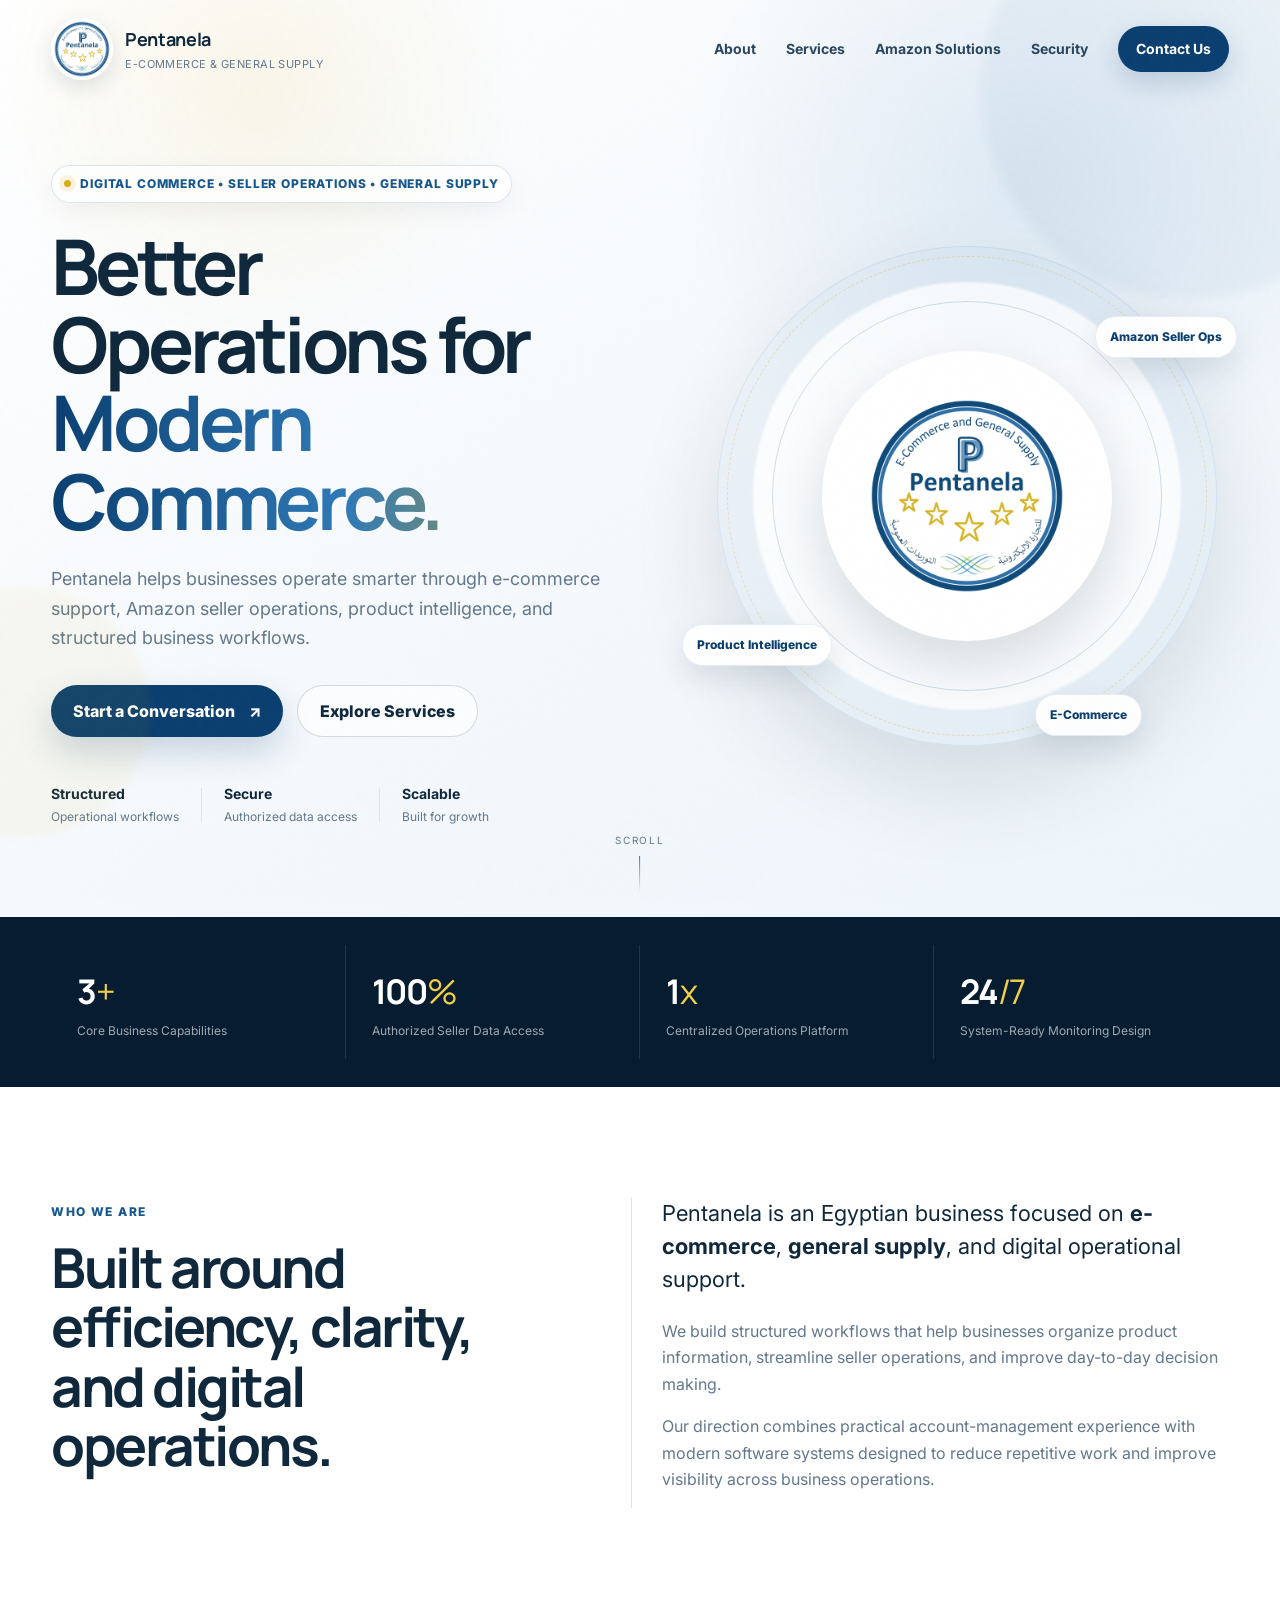
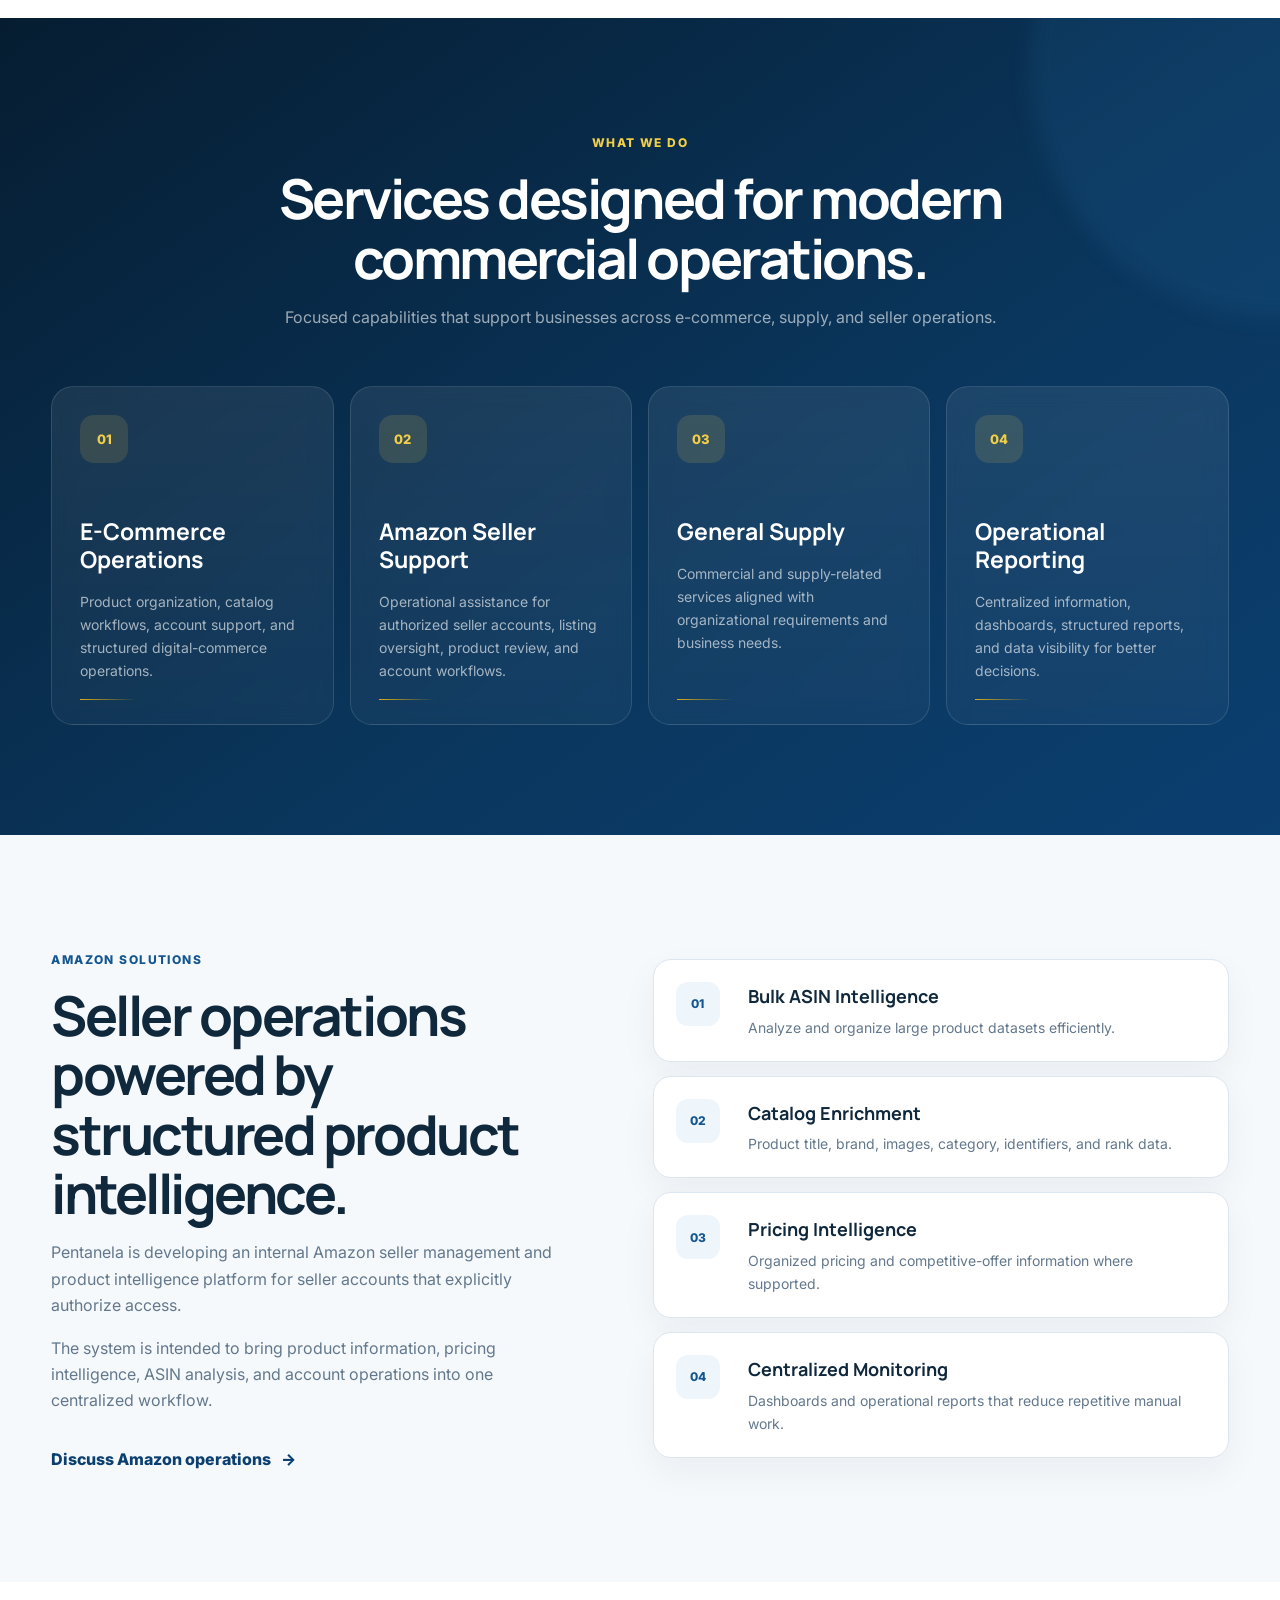
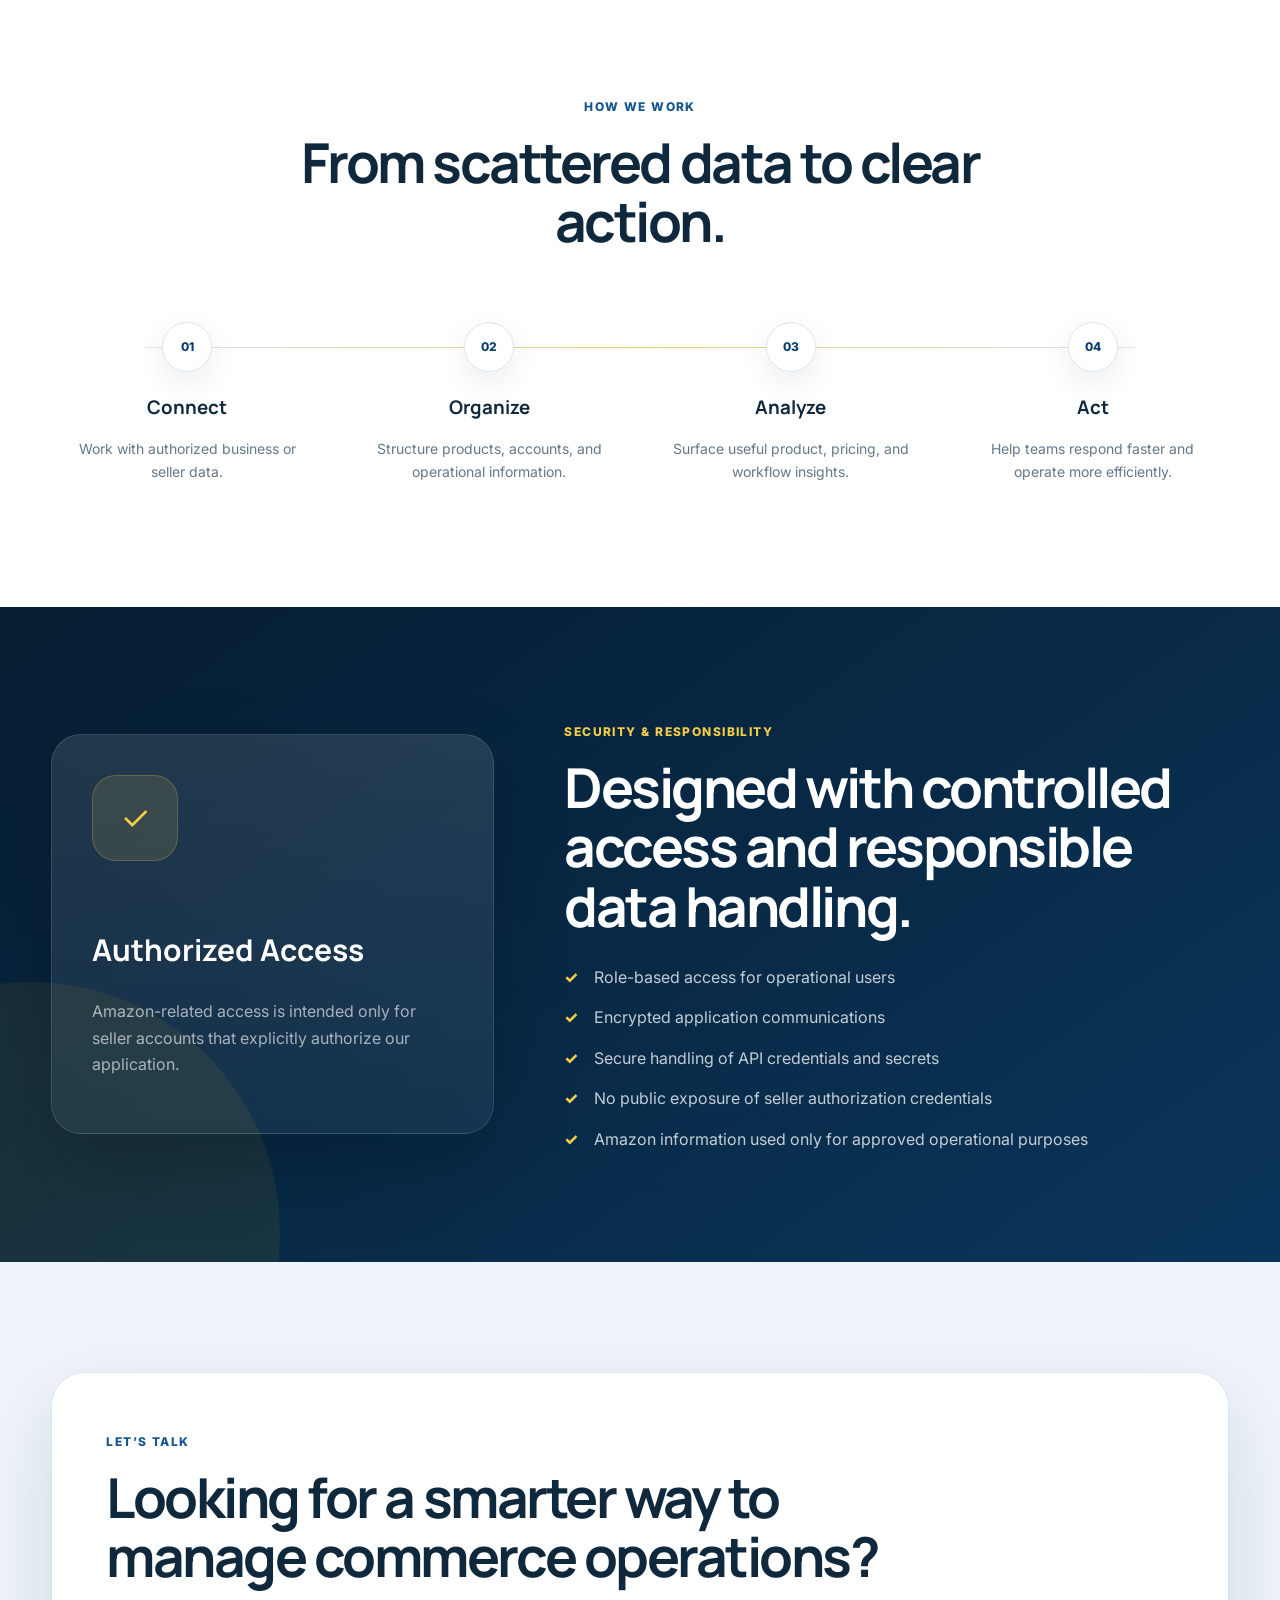
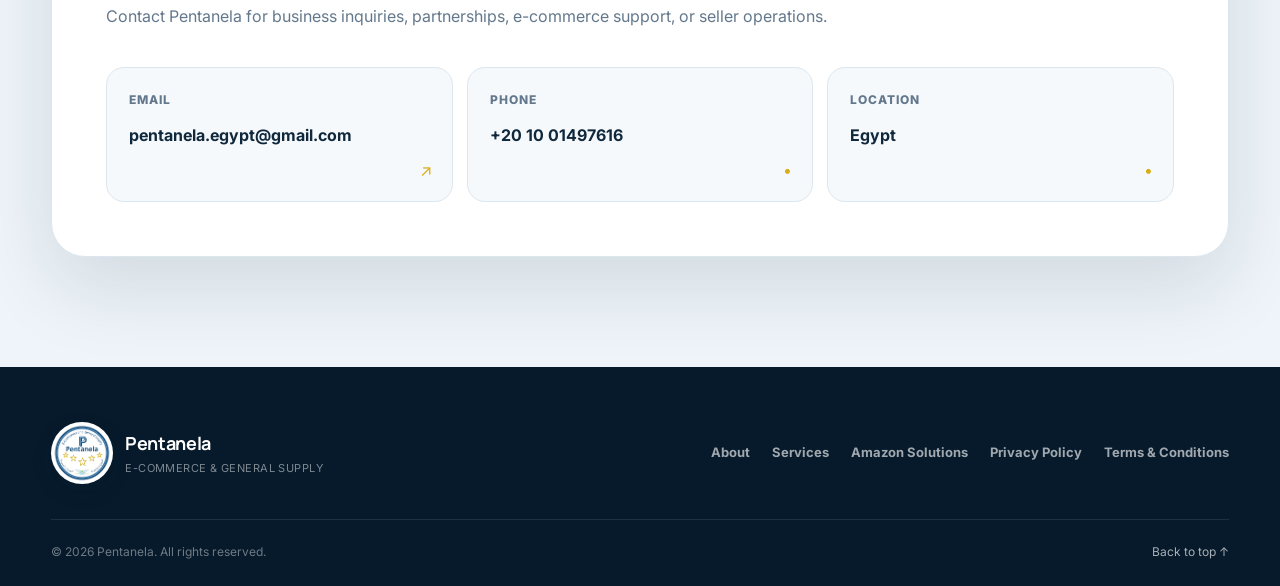
==== index.html @ 1a2618f8 "start the org website" ====
<!DOCTYPE html>
<html lang="en">
  <head>
    <meta charset="UTF-8" />
    <meta name="viewport" content="width=device-width, initial-scale=1.0" />
    <meta name="theme-color" content="#0b3f70" />
    <title>Pentanela | E-Commerce & General Supply</title>
    <meta
      name="description"
      content="Pentanela provides e-commerce, general supply, Amazon seller operations support, product intelligence, and business workflow solutions."
    />
    <meta
      property="og:title"
      content="Pentanela | E-Commerce & General Supply"
    />
    <meta
      property="og:description"
      content="Modern e-commerce, Amazon seller support, product intelligence and operational solutions."
    />
    <meta property="og:type" content="website" />
    <link rel="icon" href="assets/logo.png" />
    <link rel="preconnect" href="https://fonts.googleapis.com" />
    <link rel="preconnect" href="https://fonts.gstatic.com" crossorigin />
    <link
      href="https://fonts.googleapis.com/css2?family=Inter:wght@400;500;600;700;800&family=Manrope:wght@500;600;700;800&display=swap"
      rel="stylesheet"
    />
    <link rel="stylesheet" href="styles.css" />
  </head>
  <body>
    <div class="page-noise" aria-hidden="true"></div>
    <div class="cursor-glow" aria-hidden="true"></div>

    <header class="site-header" id="top">
      <div class="container nav-wrap">
        <a class="brand" href="#home" aria-label="Pentanela home">
          <img src="assets/logo.png" alt="Pentanela logo" />
          <div class="brand-copy">
            <strong>Pentanela</strong>
            <span>E-Commerce & General Supply</span>
          </div>
        </a>

        <button
          class="menu-toggle"
          aria-label="Toggle navigation"
          aria-expanded="false"
        >
          <span></span><span></span><span></span>
        </button>

        <nav class="main-nav" aria-label="Primary navigation">
          <a href="#about">About</a>
          <a href="#services">Services</a>
          <a href="#amazon">Amazon Solutions</a>
          <a href="#security">Security</a>
          <a class="nav-cta" href="#contact">Contact Us</a>
        </nav>
      </div>
    </header>

    <main id="home">
      <section class="hero section-shell">
        <div class="hero-bg hero-bg-one" aria-hidden="true"></div>
        <div class="hero-bg hero-bg-two" aria-hidden="true"></div>
        <div class="hero-grid container">
          <div class="hero-content reveal-up">
            <div class="eyebrow-pill">
              <span class="dot"></span>
              Digital Commerce • Seller Operations • General Supply
            </div>
            <h1>
              Better Operations for
              <span class="gradient-text">Modern Commerce.</span>
            </h1>
            <p class="hero-lead">
              Pentanela helps businesses operate smarter through e-commerce
              support, Amazon seller operations, product intelligence, and
              structured business workflows.
            </p>

            <div class="hero-actions">
              <a class="btn btn-primary magnetic" href="#contact">
                <span>Start a Conversation</span>
                <span class="btn-icon">↗</span>
              </a>
              <a class="btn btn-ghost" href="#services">Explore Services</a>
            </div>

            <div class="hero-trust">
              <div class="trust-item">
                <strong>Structured</strong>
                <span>Operational workflows</span>
              </div>
              <div class="trust-divider"></div>
              <div class="trust-item">
                <strong>Secure</strong>
                <span>Authorized data access</span>
              </div>
              <div class="trust-divider"></div>
              <div class="trust-item">
                <strong>Scalable</strong>
                <span>Built for growth</span>
              </div>
            </div>
          </div>

          <div class="hero-visual reveal-scale">
            <div class="orbital-card" data-parallax="0.035">
              <div class="orbit orbit-one"></div>
              <div class="orbit orbit-two"></div>
              <div class="logo-core">
                <img src="assets/logo.png" alt="Pentanela emblem" />
              </div>
              <div class="floating-chip chip-one">Amazon Seller Ops</div>
              <div class="floating-chip chip-two">Product Intelligence</div>
              <div class="floating-chip chip-three">E-Commerce</div>
            </div>
          </div>
        </div>

        <a
          href="#about"
          class="scroll-indicator"
          aria-label="Scroll to About section"
        >
          <span>Scroll</span>
          <i></i>
        </a>
      </section>

      <section class="metrics-band">
        <div class="container metrics-grid">
          <div class="metric reveal-up">
            <strong class="counter" data-target="3">0</strong><span>+</span>
            <p>Core Business Capabilities</p>
          </div>
          <div class="metric reveal-up" data-delay="80">
            <strong class="counter" data-target="100">0</strong><span>%</span>
            <p>Authorized Seller Data Access</p>
          </div>
          <div class="metric reveal-up" data-delay="160">
            <strong class="counter" data-target="1">0</strong><span>x</span>
            <p>Centralized Operations Platform</p>
          </div>
          <div class="metric reveal-up" data-delay="240">
            <strong class="counter" data-target="24">0</strong><span>/7</span>
            <p>System-Ready Monitoring Design</p>
          </div>
        </div>
      </section>

      <section id="about" class="section section-light">
        <div class="container split-layout">
          <div class="section-heading reveal-left">
            <span class="section-kicker">Who we are</span>
            <h2>Built around efficiency, clarity, and digital operations.</h2>
          </div>
          <div class="content-panel reveal-right">
            <p class="large-copy">
              Pentanela is an Egyptian business focused on
              <strong>e-commerce</strong>, <strong>general supply</strong>, and
              digital operational support.
            </p>
            <p>
              We build structured workflows that help businesses organize
              product information, streamline seller operations, and improve
              day-to-day decision making.
            </p>
            <p>
              Our direction combines practical account-management experience
              with modern software systems designed to reduce repetitive work
              and improve visibility across business operations.
            </p>
          </div>
        </div>
      </section>

      <section id="services" class="section section-deep">
        <div class="container">
          <div class="section-heading centered reveal-up">
            <span class="section-kicker light">What we do</span>
            <h2>Services designed for modern commercial operations.</h2>
            <p>
              Focused capabilities that support businesses across e-commerce,
              supply, and seller operations.
            </p>
          </div>

          <div class="service-grid">
            <article class="service-card reveal-up tilt-card">
              <div class="service-icon">01</div>
              <h3>E-Commerce Operations</h3>
              <p>
                Product organization, catalog workflows, account support, and
                structured digital-commerce operations.
              </p>
              <div class="service-line"></div>
            </article>

            <article class="service-card reveal-up tilt-card" data-delay="100">
              <div class="service-icon">02</div>
              <h3>Amazon Seller Support</h3>
              <p>
                Operational assistance for authorized seller accounts, listing
                oversight, product review, and account workflows.
              </p>
              <div class="service-line"></div>
            </article>

            <article class="service-card reveal-up tilt-card" data-delay="200">
              <div class="service-icon">03</div>
              <h3>General Supply</h3>
              <p>
                Commercial and supply-related services aligned with
                organizational requirements and business needs.
              </p>
              <div class="service-line"></div>
            </article>

            <article class="service-card reveal-up tilt-card" data-delay="300">
              <div class="service-icon">04</div>
              <h3>Operational Reporting</h3>
              <p>
                Centralized information, dashboards, structured reports, and
                data visibility for better decisions.
              </p>
              <div class="service-line"></div>
            </article>
          </div>
        </div>
      </section>

      <section id="amazon" class="section amazon-section">
        <div class="container amazon-grid">
          <div class="amazon-copy reveal-left">
            <span class="section-kicker">Amazon solutions</span>
            <h2>
              Seller operations powered by structured product intelligence.
            </h2>
            <p>
              Pentanela is developing an internal Amazon seller management and
              product intelligence platform for seller accounts that explicitly
              authorize access.
            </p>
            <p>
              The system is intended to bring product information, pricing
              intelligence, ASIN analysis, and account operations into one
              centralized workflow.
            </p>
            <a class="text-link" href="#contact"
              >Discuss Amazon operations <span>→</span></a
            >
          </div>

          <div class="feature-stack reveal-right">
            <div class="feature-row">
              <div class="feature-number">01</div>
              <div>
                <h3>Bulk ASIN Intelligence</h3>
                <p>Analyze and organize large product datasets efficiently.</p>
              </div>
            </div>
            <div class="feature-row">
              <div class="feature-number">02</div>
              <div>
                <h3>Catalog Enrichment</h3>
                <p>
                  Product title, brand, images, category, identifiers, and rank
                  data.
                </p>
              </div>
            </div>
            <div class="feature-row">
              <div class="feature-number">03</div>
              <div>
                <h3>Pricing Intelligence</h3>
                <p>
                  Organized pricing and competitive-offer information where
                  supported.
                </p>
              </div>
            </div>
            <div class="feature-row">
              <div class="feature-number">04</div>
              <div>
                <h3>Centralized Monitoring</h3>
                <p>
                  Dashboards and operational reports that reduce repetitive
                  manual work.
                </p>
              </div>
            </div>
          </div>
        </div>
      </section>

      <section class="section workflow-section">
        <div class="container">
          <div class="section-heading centered reveal-up">
            <span class="section-kicker">How we work</span>
            <h2>From scattered data to clear action.</h2>
          </div>

          <div class="workflow">
            <div class="workflow-line" aria-hidden="true"></div>
            <div class="workflow-step reveal-up">
              <span>01</span>
              <h3>Connect</h3>
              <p>Work with authorized business or seller data.</p>
            </div>
            <div class="workflow-step reveal-up" data-delay="100">
              <span>02</span>
              <h3>Organize</h3>
              <p>Structure products, accounts, and operational information.</p>
            </div>
            <div class="workflow-step reveal-up" data-delay="200">
              <span>03</span>
              <h3>Analyze</h3>
              <p>Surface useful product, pricing, and workflow insights.</p>
            </div>
            <div class="workflow-step reveal-up" data-delay="300">
              <span>04</span>
              <h3>Act</h3>
              <p>Help teams respond faster and operate more efficiently.</p>
            </div>
          </div>
        </div>
      </section>

      <section id="security" class="section security-section">
        <div class="container security-grid">
          <div class="security-card reveal-left">
            <div class="shield">✓</div>
            <h3>Authorized Access</h3>
            <p>
              Amazon-related access is intended only for seller accounts that
              explicitly authorize our application.
            </p>
          </div>
          <div class="security-copy reveal-right">
            <span class="section-kicker light">Security & responsibility</span>
            <h2>
              Designed with controlled access and responsible data handling.
            </h2>
            <ul class="check-list">
              <li>Role-based access for operational users</li>
              <li>Encrypted application communications</li>
              <li>Secure handling of API credentials and secrets</li>
              <li>No public exposure of seller authorization credentials</li>
              <li>
                Amazon information used only for approved operational purposes
              </li>
            </ul>
          </div>
        </div>
      </section>

      <section id="contact" class="section contact-section">
        <div class="container contact-panel reveal-up">
          <div>
            <span class="section-kicker">Let’s talk</span>
            <h2>Looking for a smarter way to manage commerce operations?</h2>
            <p>
              Contact Pentanela for business inquiries, partnerships, e-commerce
              support, or seller operations.
            </p>
          </div>
          <div class="contact-actions">
            <a class="contact-action" href="mailto:pentanela.egypt@gmail.com">
              <span>Email</span>
              <strong>pentanela.egypt@gmail.com</strong>
              <i>↗</i>
            </a>
            <div class="contact-action static">
              <span>Phone</span>
              <strong>+20 10 01497616</strong>
              <i>•</i>
            </div>
            <div class="contact-action static">
              <span>Location</span>
              <strong>Egypt</strong>
              <i>•</i>
            </div>
          </div>
        </div>
      </section>
    </main>

    <footer class="site-footer">
      <div class="container footer-top">
        <a class="brand footer-brand" href="#home">
          <img src="assets/logo.png" alt="Pentanela logo" />
          <div class="brand-copy">
            <strong>Pentanela</strong>
            <span>E-Commerce & General Supply</span>
          </div>
        </a>
        <div class="footer-nav">
          <a href="#about">About</a>
          <a href="#services">Services</a>
          <a href="#amazon">Amazon Solutions</a>
          <a href="privacy.html">Privacy Policy</a>
          <a href="terms.html">Terms & Conditions</a>
        </div>
      </div>
      <div class="container footer-bottom">
        <span>© <span id="year"></span> Pentanela. All rights reserved.</span>
        <a href="#top">Back to top ↑</a>
      </div>
    </footer>

    <script src="script.js"></script>
  </body>
</html>
---- styles.css ----
:root {
  --navy-950: #061d31;
  --navy-900: #082b4b;
  --navy-800: #0b3f70;
  --blue-700: #14568f;
  --blue-500: #2f79b7;
  --blue-300: #8dbde2;
  --gold: #d7ad17;
  --gold-light: #f3cf48;
  --ink: #10283c;
  --muted: #63788c;
  --line: #dce6ef;
  --surface: #ffffff;
  --surface-soft: #f6f9fc;
  --shadow: 0 30px 80px rgba(6, 29, 49, 0.12);
  --radius-lg: 30px;
  --radius-md: 22px;
}

* {
  box-sizing: border-box;
}
html {
  scroll-behavior: smooth;
}
body {
  margin: 0;
  font-family: "Inter", system-ui, -apple-system, BlinkMacSystemFont, "Segoe UI",
    sans-serif;
  color: var(--ink);
  background: #fff;
  line-height: 1.65;
  overflow-x: hidden;
}
body.menu-open {
  overflow: hidden;
}
::selection {
  background: rgba(215, 173, 23, 0.25);
}
a {
  color: inherit;
  text-decoration: none;
}
img {
  display: block;
  max-width: 100%;
}
button,
input,
textarea {
  font: inherit;
}

.page-noise {
  position: fixed;
  inset: 0;
  pointer-events: none;
  z-index: 999;
  opacity: 0.025;
  background-image: url("data:image/svg+xml,%3Csvg viewBox='0 0 180 180' xmlns='http://www.w3.org/2000/svg'%3E%3Cfilter id='n'%3E%3CfeTurbulence type='fractalNoise' baseFrequency='.7' numOctaves='3' stitchTiles='stitch'/%3E%3C/filter%3E%3Crect width='100%25' height='100%25' filter='url(%23n)' opacity='.6'/%3E%3C/svg%3E");
}
.cursor-glow {
  position: fixed;
  width: 420px;
  height: 420px;
  border-radius: 50%;
  pointer-events: none;
  z-index: -1;
  background: radial-gradient(
    circle,
    rgba(47, 121, 183, 0.1),
    rgba(47, 121, 183, 0) 65%
  );
  transform: translate(-50%, -50%);
  transition: opacity 0.2s ease;
}

.container {
  width: min(1180px, 92%);
  margin: 0 auto;
}
.section {
  padding: 110px 0;
  position: relative;
}
.section-shell {
  position: relative;
  overflow: hidden;
}

.site-header {
  position: fixed;
  top: 0;
  left: 0;
  right: 0;
  z-index: 100;
  padding: 18px 0;
  transition: padding 0.35s ease, background 0.35s ease, box-shadow 0.35s ease,
    backdrop-filter 0.35s ease;
}
.site-header.scrolled {
  padding: 10px 0;
  background: rgba(255, 255, 255, 0.86);
  backdrop-filter: blur(18px);
  border-bottom: 1px solid rgba(20, 86, 143, 0.1);
  box-shadow: 0 10px 35px rgba(6, 29, 49, 0.07);
}
.nav-wrap {
  display: flex;
  align-items: center;
  justify-content: space-between;
  gap: 24px;
}
.brand {
  display: inline-flex;
  align-items: center;
  gap: 12px;
  min-width: max-content;
}
.brand img {
  width: 62px;
  height: 62px;
  object-fit: contain;
  border-radius: 50%;
  box-shadow: 0 8px 22px rgba(6, 29, 49, 0.12);
  transition: transform 0.4s ease;
}
.brand:hover img {
  transform: rotate(-5deg) scale(1.03);
}
.brand-copy strong {
  display: block;
  font-family: "Manrope", sans-serif;
  font-size: 18px;
  letter-spacing: -0.02em;
}
.brand-copy span {
  display: block;
  font-size: 11px;
  color: var(--muted);
  letter-spacing: 0.04em;
  text-transform: uppercase;
}
.main-nav {
  display: flex;
  align-items: center;
  gap: 30px;
}
.main-nav a {
  font-size: 14px;
  font-weight: 700;
  color: #29465e;
  position: relative;
}
.main-nav a:not(.nav-cta)::after {
  content: "";
  position: absolute;
  left: 0;
  bottom: -7px;
  width: 100%;
  height: 2px;
  transform: scaleX(0);
  transform-origin: right;
  background: var(--gold);
  transition: transform 0.3s ease;
}
.main-nav a:hover::after {
  transform: scaleX(1);
  transform-origin: left;
}
.nav-cta {
  padding: 11px 18px;
  color: white !important;
  background: var(--navy-800);
  border-radius: 999px;
  box-shadow: 0 10px 26px rgba(11, 63, 112, 0.18);
  transition: transform 0.25s ease, background 0.25s ease;
}
.nav-cta:hover {
  transform: translateY(-2px);
  background: var(--navy-950);
}
.menu-toggle {
  display: none;
  width: 44px;
  height: 44px;
  border: 0;
  border-radius: 12px;
  background: var(--surface-soft);
  padding: 11px;
  cursor: pointer;
}
.menu-toggle span {
  display: block;
  height: 2px;
  background: var(--ink);
  margin: 5px 0;
  transition: 0.3s ease;
}

.hero {
  min-height: 100vh;
  padding: 165px 0 90px;
  display: flex;
  align-items: center;
  background: radial-gradient(
      circle at 80% 20%,
      rgba(47, 121, 183, 0.12),
      transparent 27%
    ),
    radial-gradient(
      circle at 20% 10%,
      rgba(215, 173, 23, 0.09),
      transparent 20%
    ),
    linear-gradient(145deg, #ffffff 0%, #f4f8fc 58%, #edf5fb 100%);
}
.hero-bg {
  position: absolute;
  border-radius: 50%;
  filter: blur(4px);
  opacity: 0.55;
  pointer-events: none;
}
.hero-bg-one {
  width: 420px;
  height: 420px;
  background: rgba(20, 86, 143, 0.08);
  top: -120px;
  right: -120px;
  animation: drift 13s ease-in-out infinite;
}
.hero-bg-two {
  width: 250px;
  height: 250px;
  background: rgba(215, 173, 23, 0.1);
  bottom: 80px;
  left: -100px;
  animation: drift 10s ease-in-out infinite reverse;
}
@keyframes drift {
  50% {
    transform: translate(18px, -12px) scale(1.08);
  }
}
.hero-grid {
  display: grid;
  grid-template-columns: 1.06fr 0.94fr;
  gap: 64px;
  align-items: center;
}
.eyebrow-pill {
  display: inline-flex;
  align-items: center;
  gap: 9px;
  padding: 8px 12px;
  border: 1px solid rgba(20, 86, 143, 0.14);
  border-radius: 999px;
  background: rgba(255, 255, 255, 0.75);
  color: var(--blue-700);
  font-size: 12px;
  font-weight: 800;
  text-transform: uppercase;
  letter-spacing: 0.07em;
  box-shadow: 0 8px 25px rgba(6, 29, 49, 0.05);
}
.dot {
  width: 7px;
  height: 7px;
  border-radius: 50%;
  background: var(--gold);
  box-shadow: 0 0 0 5px rgba(215, 173, 23, 0.13);
  animation: pulse 2s ease infinite;
}
@keyframes pulse {
  50% {
    box-shadow: 0 0 0 8px rgba(215, 173, 23, 0);
  }
}
.hero h1 {
  font-family: "Manrope", sans-serif;
  font-size: clamp(46px, 6vw, 78px);
  line-height: 1.02;
  letter-spacing: -0.055em;
  margin: 24px 0 24px;
  max-width: 780px;
}
.gradient-text {
  display: block;
  background: linear-gradient(
    90deg,
    var(--navy-800),
    var(--blue-500),
    var(--gold)
  );
  -webkit-background-clip: text;
  background-clip: text;
  color: transparent;
}
.hero-lead {
  max-width: 680px;
  font-size: 18px;
  color: var(--muted);
}
.hero-actions {
  display: flex;
  gap: 14px;
  flex-wrap: wrap;
  margin-top: 32px;
}
.btn {
  display: inline-flex;
  align-items: center;
  justify-content: center;
  gap: 14px;
  min-height: 52px;
  padding: 0 22px;
  border-radius: 999px;
  font-weight: 800;
  transition: transform 0.25s ease, box-shadow 0.25s ease, background 0.25s ease;
}
.btn-primary {
  background: var(--navy-800);
  color: #fff;
  box-shadow: 0 15px 35px rgba(11, 63, 112, 0.2);
}
.btn-primary:hover {
  transform: translateY(-3px);
  background: var(--navy-950);
  box-shadow: 0 20px 46px rgba(11, 63, 112, 0.25);
}
.btn-icon {
  transition: transform 0.25s ease;
}
.btn-primary:hover .btn-icon {
  transform: translate(3px, -3px);
}
.btn-ghost {
  border: 1px solid rgba(16, 40, 60, 0.16);
  background: rgba(255, 255, 255, 0.65);
}
.btn-ghost:hover {
  transform: translateY(-3px);
  background: #fff;
}
.hero-trust {
  display: flex;
  align-items: center;
  gap: 22px;
  margin-top: 45px;
}
.trust-item strong {
  display: block;
  font-size: 14px;
}
.trust-item span {
  display: block;
  font-size: 12px;
  color: var(--muted);
  margin-top: 2px;
}
.trust-divider {
  width: 1px;
  height: 34px;
  background: var(--line);
}

.hero-visual {
  position: relative;
  display: grid;
  place-items: center;
  min-height: 530px;
}
.orbital-card {
  width: min(500px, 90vw);
  aspect-ratio: 1;
  position: relative;
  display: grid;
  place-items: center;
  border-radius: 50%;
  background: radial-gradient(
    circle at 50% 50%,
    #ffffff 0 36%,
    rgba(255, 255, 255, 0.65) 37% 60%,
    rgba(20, 86, 143, 0.05) 61% 100%
  );
  box-shadow: inset 0 0 0 1px rgba(20, 86, 143, 0.08),
    0 40px 90px rgba(6, 29, 49, 0.12);
  transition: transform 0.18s ease-out;
}
.orbit {
  position: absolute;
  border-radius: 50%;
  border: 1px solid rgba(20, 86, 143, 0.18);
}
.orbit-one {
  width: 78%;
  height: 78%;
  animation: spin 24s linear infinite;
}
.orbit-two {
  width: 96%;
  height: 96%;
  border-style: dashed;
  border-color: rgba(215, 173, 23, 0.28);
  animation: spin 34s linear infinite reverse;
}
@keyframes spin {
  to {
    transform: rotate(360deg);
  }
}
.logo-core {
  width: 58%;
  aspect-ratio: 1;
  border-radius: 50%;
  background: #fff;
  display: grid;
  place-items: center;
  padding: 7%;
  box-shadow: 0 24px 55px rgba(6, 29, 49, 0.14);
  animation: logoFloat 5s ease-in-out infinite;
}
.logo-core img {
  width: 100%;
  border-radius: 50%;
}
@keyframes logoFloat {
  50% {
    transform: translateY(-9px);
  }
}
.floating-chip {
  position: absolute;
  padding: 10px 14px;
  border-radius: 999px;
  background: rgba(255, 255, 255, 0.94);
  border: 1px solid rgba(20, 86, 143, 0.1);
  box-shadow: 0 12px 30px rgba(6, 29, 49, 0.1);
  color: var(--navy-800);
  font-size: 12px;
  font-weight: 800;
  backdrop-filter: blur(10px);
}
.chip-one {
  top: 14%;
  right: -4%;
  animation: chipFloat 4.3s ease-in-out infinite;
}
.chip-two {
  bottom: 16%;
  left: -7%;
  animation: chipFloat 4.8s ease-in-out infinite 0.4s;
}
.chip-three {
  bottom: 2%;
  right: 15%;
  animation: chipFloat 4.6s ease-in-out infinite 0.8s;
}
@keyframes chipFloat {
  50% {
    transform: translateY(-8px);
  }
}
.scroll-indicator {
  position: absolute;
  left: 50%;
  bottom: 25px;
  transform: translateX(-50%);
  display: flex;
  flex-direction: column;
  align-items: center;
  gap: 8px;
  color: var(--muted);
  font-size: 10px;
  text-transform: uppercase;
  letter-spacing: 0.18em;
}
.scroll-indicator i {
  width: 1px;
  height: 36px;
  background: linear-gradient(var(--blue-500), transparent);
  animation: scrollLine 1.8s ease infinite;
}
@keyframes scrollLine {
  0% {
    transform: scaleY(0.2);
    transform-origin: top;
    opacity: 0.3;
  }
  60% {
    transform: scaleY(1);
    opacity: 1;
  }
  100% {
    transform: scaleY(0.2);
    transform-origin: bottom;
    opacity: 0.2;
  }
}

.metrics-band {
  padding: 28px 0;
  background: var(--navy-950);
  color: #fff;
}
.metrics-grid {
  display: grid;
  grid-template-columns: repeat(4, 1fr);
}
.metric {
  padding: 18px 26px;
  border-right: 1px solid rgba(255, 255, 255, 0.1);
}
.metric:last-child {
  border-right: 0;
}
.metric strong,
.metric > span {
  font-family: "Manrope", sans-serif;
  font-size: 34px;
  letter-spacing: -0.04em;
}
.metric > span {
  color: var(--gold-light);
}
.metric p {
  margin: 2px 0 0;
  color: rgba(255, 255, 255, 0.62);
  font-size: 12px;
}

.section-light {
  background: #fff;
}
.split-layout {
  display: grid;
  grid-template-columns: 0.9fr 1.1fr;
  gap: 90px;
  align-items: start;
}
.section-kicker {
  display: inline-block;
  margin-bottom: 16px;
  color: var(--blue-700);
  font-size: 12px;
  font-weight: 800;
  text-transform: uppercase;
  letter-spacing: 0.12em;
}
.section-kicker.light {
  color: var(--gold-light);
}
.section-heading h2,
.amazon-copy h2,
.security-copy h2,
.contact-panel h2 {
  font-family: "Manrope", sans-serif;
  font-size: clamp(34px, 4.3vw, 56px);
  line-height: 1.08;
  letter-spacing: -0.045em;
  margin: 0;
}
.section-heading.centered {
  max-width: 760px;
  margin: 0 auto 56px;
  text-align: center;
}
.section-heading.centered p {
  color: rgba(255, 255, 255, 0.6);
}
.section-light .section-heading h2 {
  color: var(--ink);
}
.content-panel {
  padding-left: 30px;
  border-left: 1px solid var(--line);
}
.content-panel p {
  color: var(--muted);
}
.large-copy {
  font-size: 22px;
  line-height: 1.5;
  color: var(--ink) !important;
  margin-top: 0;
}

.section-deep {
  background: linear-gradient(145deg, #061d31, #0a365d 60%, #0b3f70);
  color: #fff;
  overflow: hidden;
}
.section-deep::before {
  content: "";
  position: absolute;
  width: 500px;
  height: 500px;
  border-radius: 50%;
  background: rgba(47, 121, 183, 0.13);
  right: -250px;
  top: -200px;
  filter: blur(10px);
}
.service-grid {
  display: grid;
  grid-template-columns: repeat(4, 1fr);
  gap: 16px;
  position: relative;
  z-index: 1;
}
.service-card {
  min-height: 330px;
  padding: 28px;
  border-radius: var(--radius-md);
  border: 1px solid rgba(255, 255, 255, 0.12);
  background: linear-gradient(
    180deg,
    rgba(255, 255, 255, 0.08),
    rgba(255, 255, 255, 0.035)
  );
  backdrop-filter: blur(10px);
  position: relative;
  overflow: hidden;
  transform-style: preserve-3d;
  transition: border-color 0.35s ease, background 0.35s ease,
    box-shadow 0.35s ease;
}
.service-card::after {
  content: "";
  position: absolute;
  inset: auto -20% -60% -20%;
  height: 70%;
  background: radial-gradient(
    circle,
    rgba(215, 173, 23, 0.18),
    transparent 60%
  );
  opacity: 0;
  transition: opacity 0.35s ease;
}
.service-card:hover {
  border-color: rgba(243, 207, 72, 0.35);
  background: rgba(255, 255, 255, 0.1);
  box-shadow: 0 25px 55px rgba(0, 0, 0, 0.18);
}
.service-card:hover::after {
  opacity: 1;
}
.service-icon {
  width: 48px;
  height: 48px;
  border-radius: 14px;
  display: grid;
  place-items: center;
  background: rgba(243, 207, 72, 0.13);
  color: var(--gold-light);
  font-weight: 800;
  font-size: 13px;
}
.service-card h3 {
  font-family: "Manrope", sans-serif;
  font-size: 23px;
  line-height: 1.2;
  margin: 55px 0 16px;
}
.service-card p {
  color: rgba(255, 255, 255, 0.62);
  font-size: 14px;
}
.service-line {
  position: absolute;
  left: 28px;
  right: 28px;
  bottom: 24px;
  height: 1px;
  background: linear-gradient(90deg, var(--gold), transparent);
  transform: scaleX(0.25);
  transform-origin: left;
  transition: transform 0.35s ease;
}
.service-card:hover .service-line {
  transform: scaleX(1);
}

.amazon-section {
  background: var(--surface-soft);
}
.amazon-grid {
  display: grid;
  grid-template-columns: 0.95fr 1.05fr;
  gap: 80px;
  align-items: center;
}
.amazon-copy p {
  color: var(--muted);
  max-width: 620px;
}
.text-link {
  display: inline-flex;
  align-items: center;
  gap: 10px;
  margin-top: 16px;
  color: var(--navy-800);
  font-weight: 800;
}
.text-link span {
  transition: transform 0.25s ease;
}
.text-link:hover span {
  transform: translateX(4px);
}
.feature-stack {
  display: grid;
  gap: 14px;
}
.feature-row {
  display: grid;
  grid-template-columns: 52px 1fr;
  gap: 20px;
  align-items: start;
  padding: 22px;
  border-radius: 18px;
  background: #fff;
  border: 1px solid var(--line);
  box-shadow: 0 14px 35px rgba(6, 29, 49, 0.05);
  transition: transform 0.3s ease, box-shadow 0.3s ease, border-color 0.3s ease;
}
.feature-row:hover {
  transform: translateX(8px);
  box-shadow: 0 18px 45px rgba(6, 29, 49, 0.09);
  border-color: rgba(20, 86, 143, 0.2);
}
.feature-number {
  width: 44px;
  height: 44px;
  display: grid;
  place-items: center;
  border-radius: 12px;
  background: #eef5fb;
  color: var(--blue-700);
  font-size: 12px;
  font-weight: 800;
}
.feature-row h3 {
  margin: 0 0 4px;
  font-family: "Manrope", sans-serif;
  font-size: 18px;
}
.feature-row p {
  margin: 0;
  color: var(--muted);
  font-size: 14px;
}

.workflow-section {
  background: #fff;
}
.workflow {
  position: relative;
  display: grid;
  grid-template-columns: repeat(4, 1fr);
  gap: 30px;
  margin-top: 70px;
}
.workflow-line {
  position: absolute;
  top: 25px;
  left: 8%;
  right: 8%;
  height: 1px;
  background: linear-gradient(
    90deg,
    rgba(20, 86, 143, 0.15),
    rgba(215, 173, 23, 0.6),
    rgba(20, 86, 143, 0.15)
  );
}
.workflow-step {
  position: relative;
  text-align: center;
  padding: 0 10px;
}
.workflow-step > span {
  width: 50px;
  height: 50px;
  display: grid;
  place-items: center;
  margin: 0 auto 20px;
  border-radius: 50%;
  color: var(--navy-800);
  font-size: 12px;
  font-weight: 800;
  background: #fff;
  border: 1px solid var(--line);
  box-shadow: 0 10px 30px rgba(6, 29, 49, 0.08);
  position: relative;
  z-index: 2;
}
.workflow-step h3 {
  font-family: "Manrope", sans-serif;
  margin: 0 0 8px;
}
.workflow-step p {
  color: var(--muted);
  font-size: 14px;
}

.security-section {
  background: linear-gradient(145deg, var(--navy-950), #0a355a);
  color: #fff;
  overflow: hidden;
}
.security-section::after {
  content: "";
  position: absolute;
  width: 500px;
  height: 500px;
  border-radius: 50%;
  background: rgba(215, 173, 23, 0.08);
  left: -220px;
  bottom: -220px;
}
.security-grid {
  display: grid;
  grid-template-columns: 0.8fr 1.2fr;
  gap: 70px;
  align-items: center;
  position: relative;
  z-index: 1;
}
.security-card {
  min-height: 400px;
  border-radius: 30px;
  padding: 40px;
  background: linear-gradient(
    180deg,
    rgba(255, 255, 255, 0.11),
    rgba(255, 255, 255, 0.05)
  );
  border: 1px solid rgba(255, 255, 255, 0.12);
  display: flex;
  flex-direction: column;
  justify-content: flex-end;
  box-shadow: 0 35px 80px rgba(0, 0, 0, 0.18);
}
.shield {
  width: 86px;
  height: 86px;
  display: grid;
  place-items: center;
  border-radius: 24px;
  background: rgba(243, 207, 72, 0.12);
  color: var(--gold-light);
  border: 1px solid rgba(243, 207, 72, 0.22);
  font-size: 34px;
  margin-bottom: auto;
}
.security-card h3 {
  font-family: "Manrope", sans-serif;
  font-size: 30px;
  margin-bottom: 8px;
}
.security-card p {
  color: rgba(255, 255, 255, 0.62);
}
.security-copy p {
  color: rgba(255, 255, 255, 0.65);
}
.check-list {
  list-style: none;
  margin: 28px 0 0;
  padding: 0;
  display: grid;
  gap: 14px;
}
.check-list li {
  position: relative;
  padding-left: 30px;
  color: rgba(255, 255, 255, 0.76);
}
.check-list li::before {
  content: "✓";
  position: absolute;
  left: 0;
  color: var(--gold-light);
  font-weight: 800;
}

.contact-section {
  background: #eef4f9;
}
.contact-panel {
  border-radius: 34px;
  padding: 54px;
  background: #fff;
  border: 1px solid var(--line);
  box-shadow: var(--shadow);
}
.contact-panel > div:first-child {
  max-width: 800px;
}
.contact-panel p {
  color: var(--muted);
}
.contact-actions {
  display: grid;
  grid-template-columns: repeat(3, 1fr);
  gap: 14px;
  margin-top: 38px;
}
.contact-action {
  min-height: 135px;
  padding: 22px;
  border-radius: 18px;
  background: var(--surface-soft);
  border: 1px solid var(--line);
  position: relative;
  transition: transform 0.3s ease, background 0.3s ease, border-color 0.3s ease;
}
.contact-action:hover {
  transform: translateY(-5px);
  background: #fff;
  border-color: rgba(20, 86, 143, 0.22);
}
.contact-action span {
  display: block;
  color: var(--muted);
  font-size: 12px;
  text-transform: uppercase;
  letter-spacing: 0.08em;
  font-weight: 800;
}
.contact-action strong {
  display: block;
  margin-top: 12px;
  color: var(--ink);
  font-size: 16px;
}
.contact-action i {
  position: absolute;
  right: 20px;
  bottom: 18px;
  color: var(--gold);
  font-style: normal;
}
.contact-note {
  margin-top: 18px;
  font-size: 12px;
}

.site-footer {
  background: #061a2b;
  color: #fff;
  padding: 55px 0 24px;
}
.footer-top {
  display: flex;
  justify-content: space-between;
  gap: 40px;
  align-items: center;
  padding-bottom: 35px;
  border-bottom: 1px solid rgba(255, 255, 255, 0.1);
}
.footer-brand .brand-copy span {
  color: rgba(255, 255, 255, 0.48);
}
.footer-nav {
  display: flex;
  flex-wrap: wrap;
  gap: 22px;
}
.footer-nav a {
  color: rgba(255, 255, 255, 0.62);
  font-size: 13px;
  font-weight: 700;
  transition: color 0.2s ease;
}
.footer-nav a:hover {
  color: #fff;
}
.footer-bottom {
  display: flex;
  justify-content: space-between;
  gap: 20px;
  padding-top: 22px;
  color: rgba(255, 255, 255, 0.42);
  font-size: 12px;
}
.footer-bottom a {
  color: rgba(255, 255, 255, 0.65);
}

.reveal-up,
.reveal-left,
.reveal-right,
.reveal-scale {
  opacity: 0;
  transition: opacity 0.85s ease, transform 0.85s cubic-bezier(0.2, 0.8, 0.2, 1);
  transition-delay: var(--delay, 0ms);
}
.reveal-up {
  transform: translateY(35px);
}
.reveal-left {
  transform: translateX(-35px);
}
.reveal-right {
  transform: translateX(35px);
}
.reveal-scale {
  transform: scale(0.94);
}
.revealed {
  opacity: 1 !important;
  transform: none !important;
}

@media (max-width: 1040px) {
  .hero-grid,
  .amazon-grid,
  .security-grid {
    grid-template-columns: 1fr;
  }
  .hero {
    padding-top: 145px;
  }
  .hero-content {
    text-align: center;
  }
  .hero-lead {
    margin-left: auto;
    margin-right: auto;
  }
  .hero-actions,
  .hero-trust {
    justify-content: center;
  }
  .hero-visual {
    min-height: 470px;
  }
  .split-layout {
    grid-template-columns: 1fr;
    gap: 35px;
  }
  .content-panel {
    padding-left: 0;
    border-left: 0;
  }
  .service-grid {
    grid-template-columns: repeat(2, 1fr);
  }
  .metrics-grid {
    grid-template-columns: repeat(2, 1fr);
  }
  .metric:nth-child(2) {
    border-right: 0;
  }
  .metric:nth-child(-n + 2) {
    border-bottom: 1px solid rgba(255, 255, 255, 0.1);
  }
  .workflow {
    grid-template-columns: repeat(2, 1fr);
  }
  .workflow-line {
    display: none;
  }
}

@media (max-width: 800px) {
  .main-nav {
    position: fixed;
    inset: 85px 18px auto 18px;
    flex-direction: column;
    align-items: stretch;
    gap: 0;
    padding: 18px;
    background: rgba(255, 255, 255, 0.97);
    border: 1px solid var(--line);
    border-radius: 20px;
    box-shadow: var(--shadow);
    opacity: 0;
    pointer-events: none;
    transform: translateY(-15px);
    transition: 0.3s ease;
  }
  .main-nav.open {
    opacity: 1;
    pointer-events: auto;
    transform: none;
  }
  .main-nav a {
    padding: 13px 12px;
  }
  .nav-cta {
    text-align: center;
    margin-top: 8px;
  }
  .menu-toggle {
    display: block;
  }
  .menu-toggle.open span:nth-child(1) {
    transform: translateY(7px) rotate(45deg);
  }
  .menu-toggle.open span:nth-child(2) {
    opacity: 0;
  }
  .menu-toggle.open span:nth-child(3) {
    transform: translateY(-7px) rotate(-45deg);
  }
  .hero h1 {
    font-size: clamp(44px, 13vw, 68px);
  }
  .hero-trust {
    flex-wrap: wrap;
    gap: 16px;
  }
  .trust-divider {
    display: none;
  }
  .floating-chip {
    font-size: 10px;
  }
  .contact-actions {
    grid-template-columns: 1fr;
  }
  .footer-top,
  .footer-bottom {
    flex-direction: column;
    align-items: flex-start;
  }
}

@media (max-width: 620px) {
  .container {
    width: min(92%, 560px);
  }
  .section {
    padding: 80px 0;
  }
  .brand img {
    width: 52px;
    height: 52px;
  }
  .brand-copy span {
    display: none;
  }
  .hero {
    padding-top: 125px;
    min-height: auto;
  }
  .hero-grid {
    gap: 30px;
  }
  .hero-visual {
    min-height: 360px;
  }
  .orbital-card {
    width: 330px;
  }
  .chip-one {
    right: -2%;
  }
  .chip-two {
    left: -2%;
  }
  .chip-three {
    right: 18%;
  }
  .metrics-grid,
  .service-grid,
  .workflow {
    grid-template-columns: 1fr;
  }
  .metric {
    border-right: 0;
    border-bottom: 1px solid rgba(255, 255, 255, 0.1);
  }
  .metric:last-child {
    border-bottom: 0;
  }
  .workflow-step {
    text-align: left;
    display: grid;
    grid-template-columns: 60px 1fr;
    column-gap: 16px;
  }
  .workflow-step > span {
    margin: 0;
    grid-row: 1 / span 2;
  }
  .contact-panel {
    padding: 32px 22px;
  }
  .footer-nav {
    flex-direction: column;
    gap: 10px;
  }
  .scroll-indicator {
    display: none;
  }
}

@media (prefers-reduced-motion: reduce) {
  *,
  *::before,
  *::after {
    animation-duration: 0.001ms !important;
    animation-iteration-count: 1 !important;
    scroll-behavior: auto !important;
    transition-duration: 0.001ms !important;
  }
}
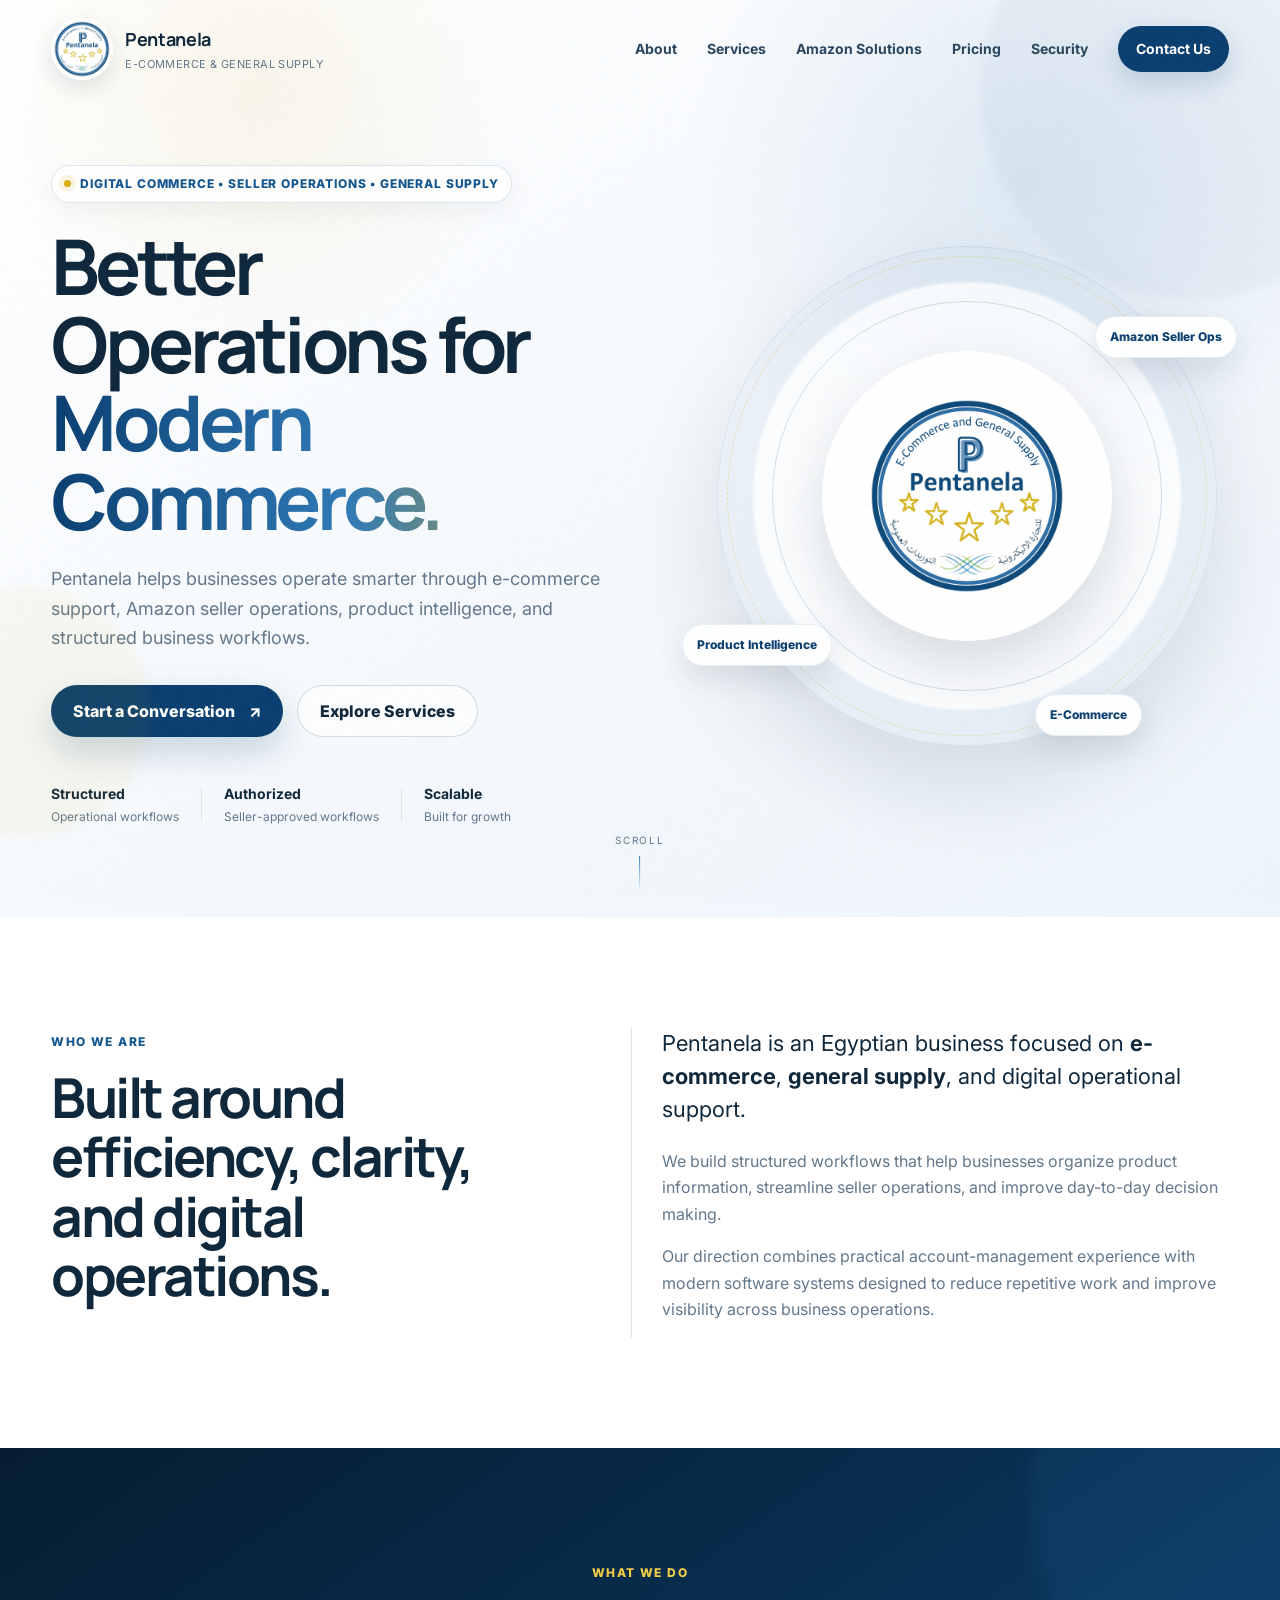
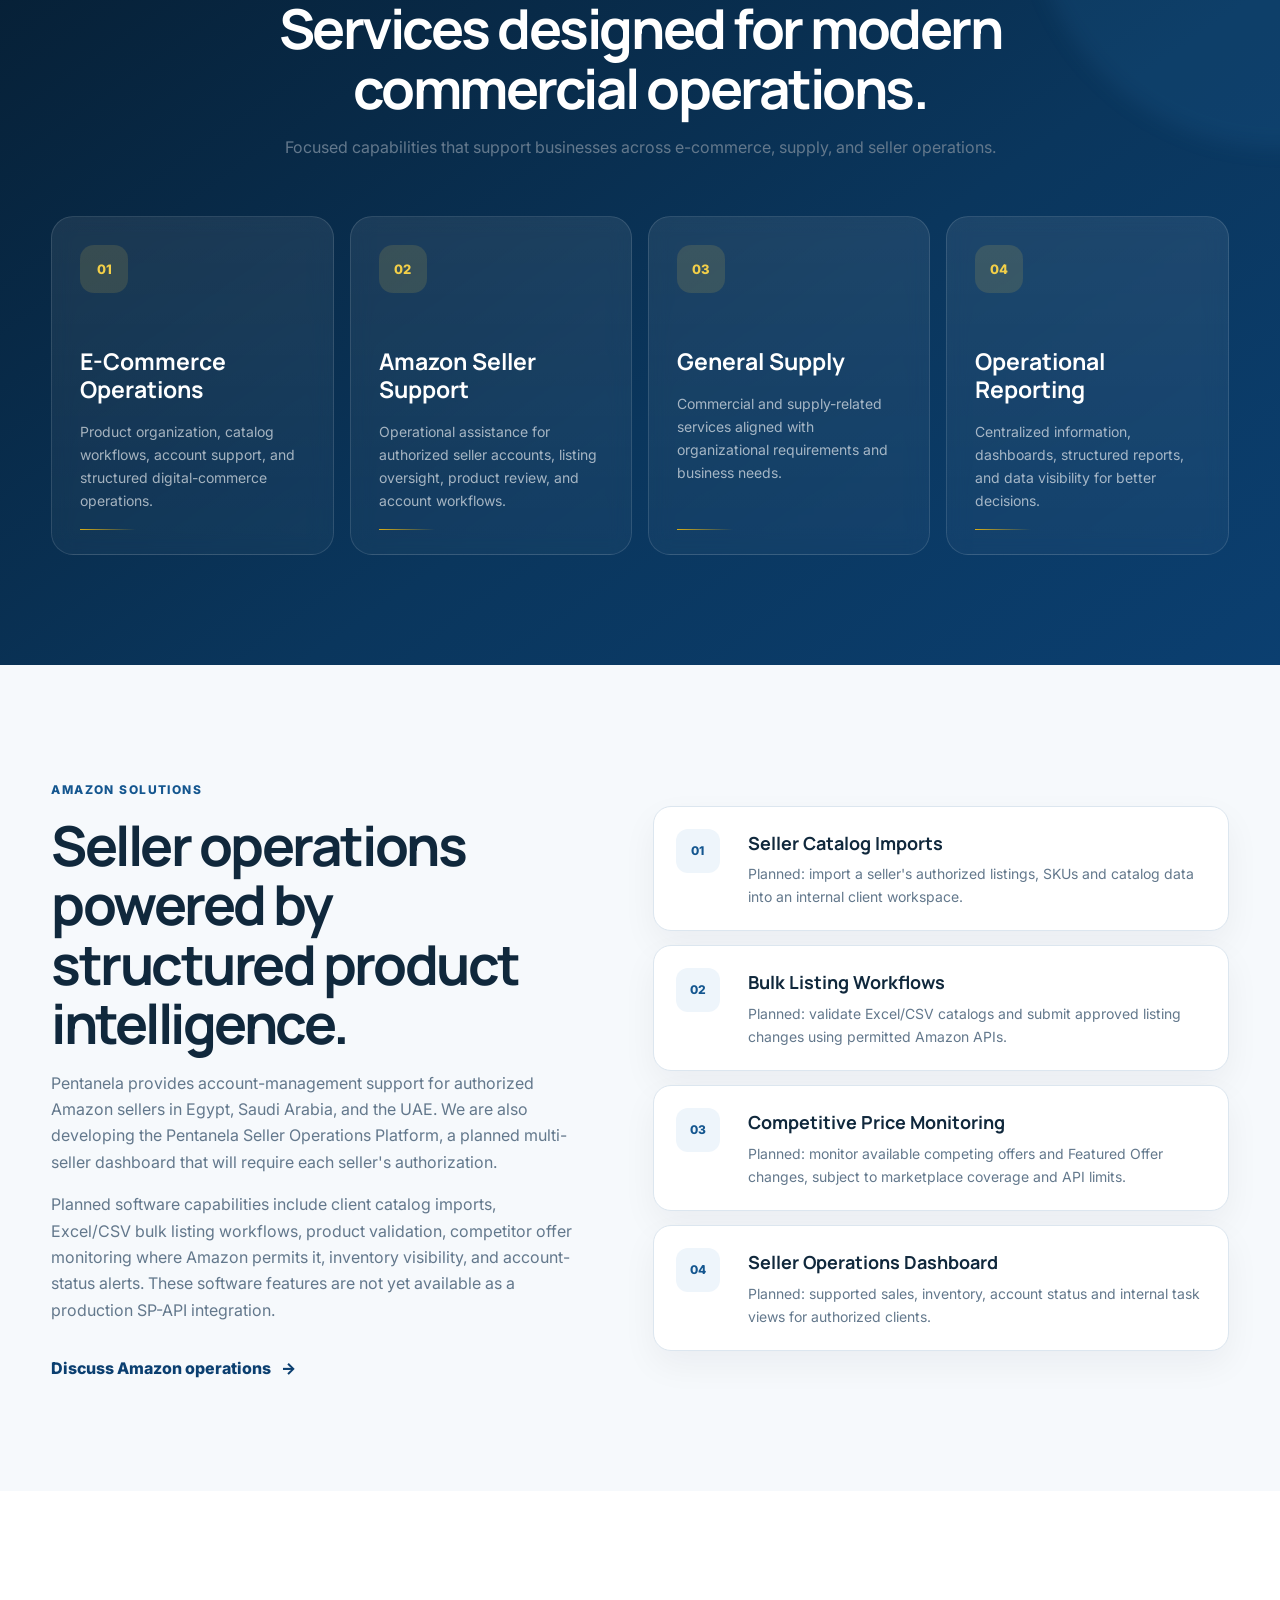
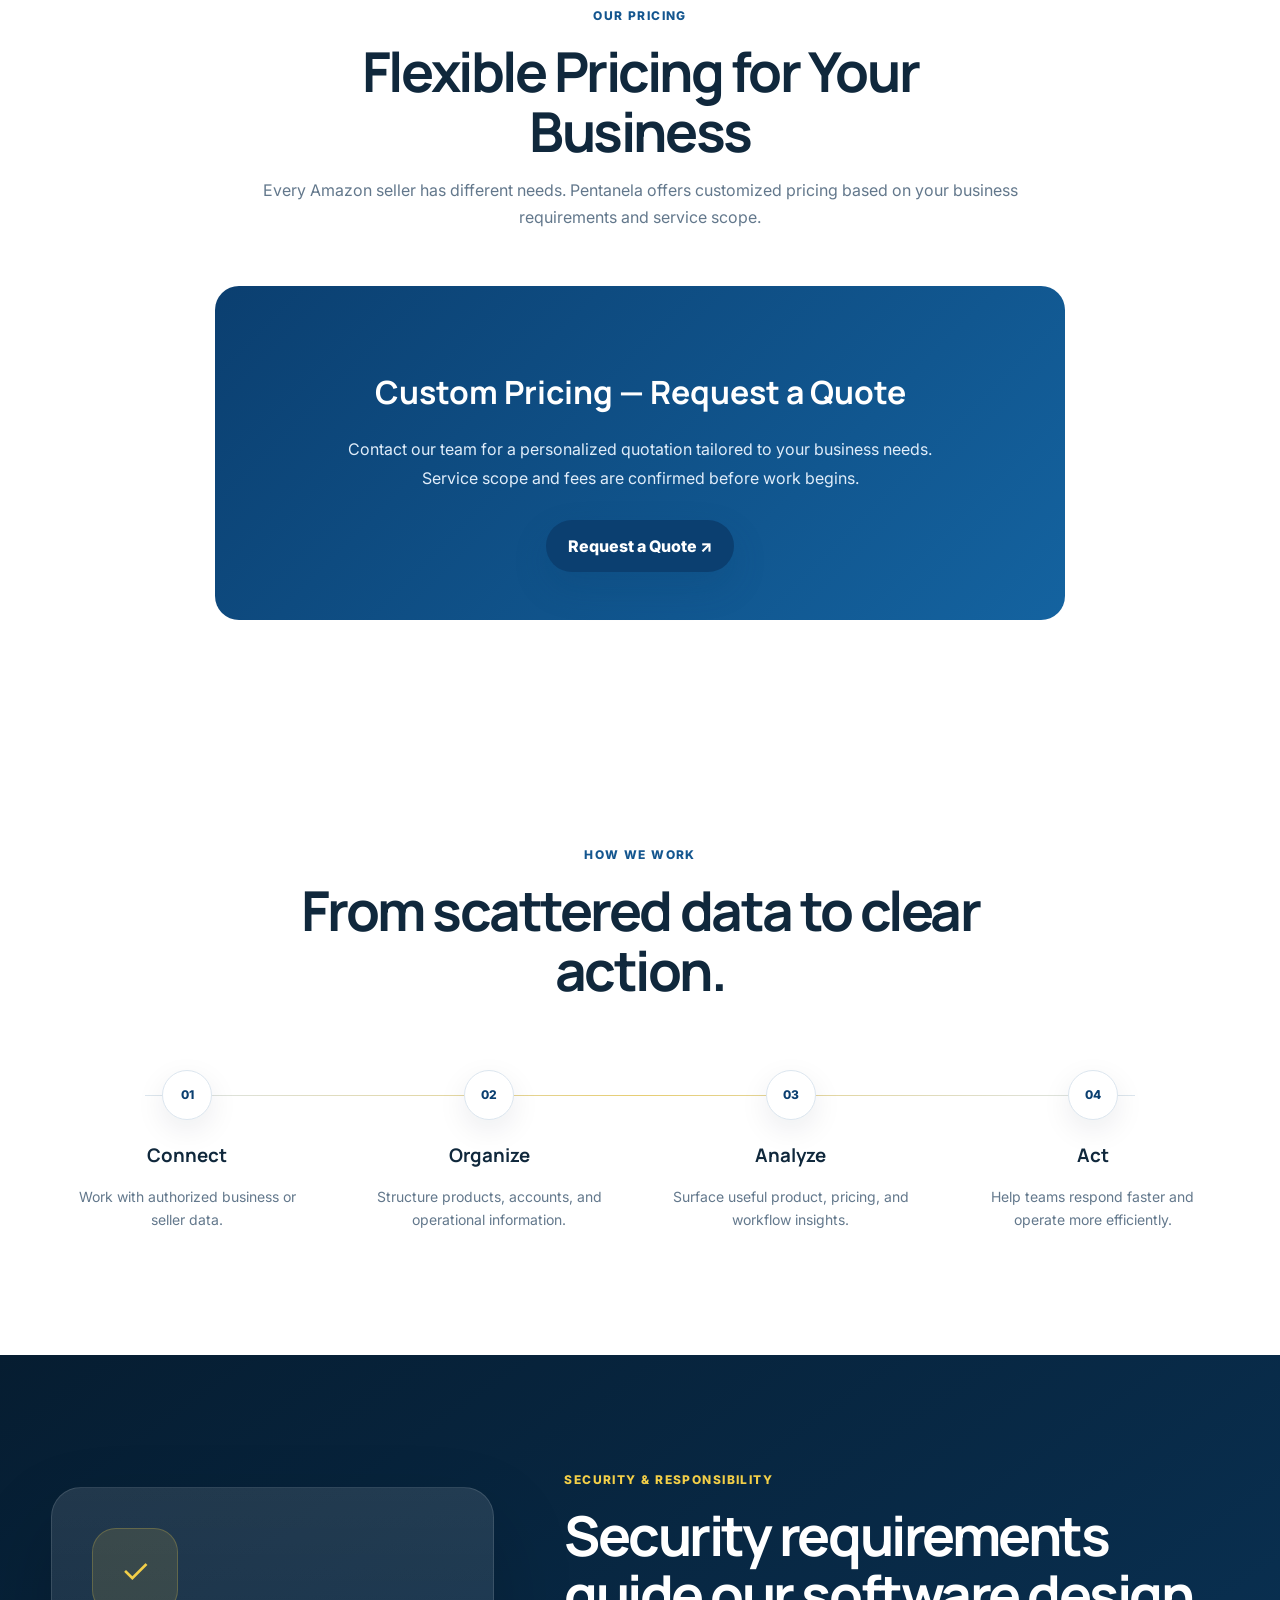
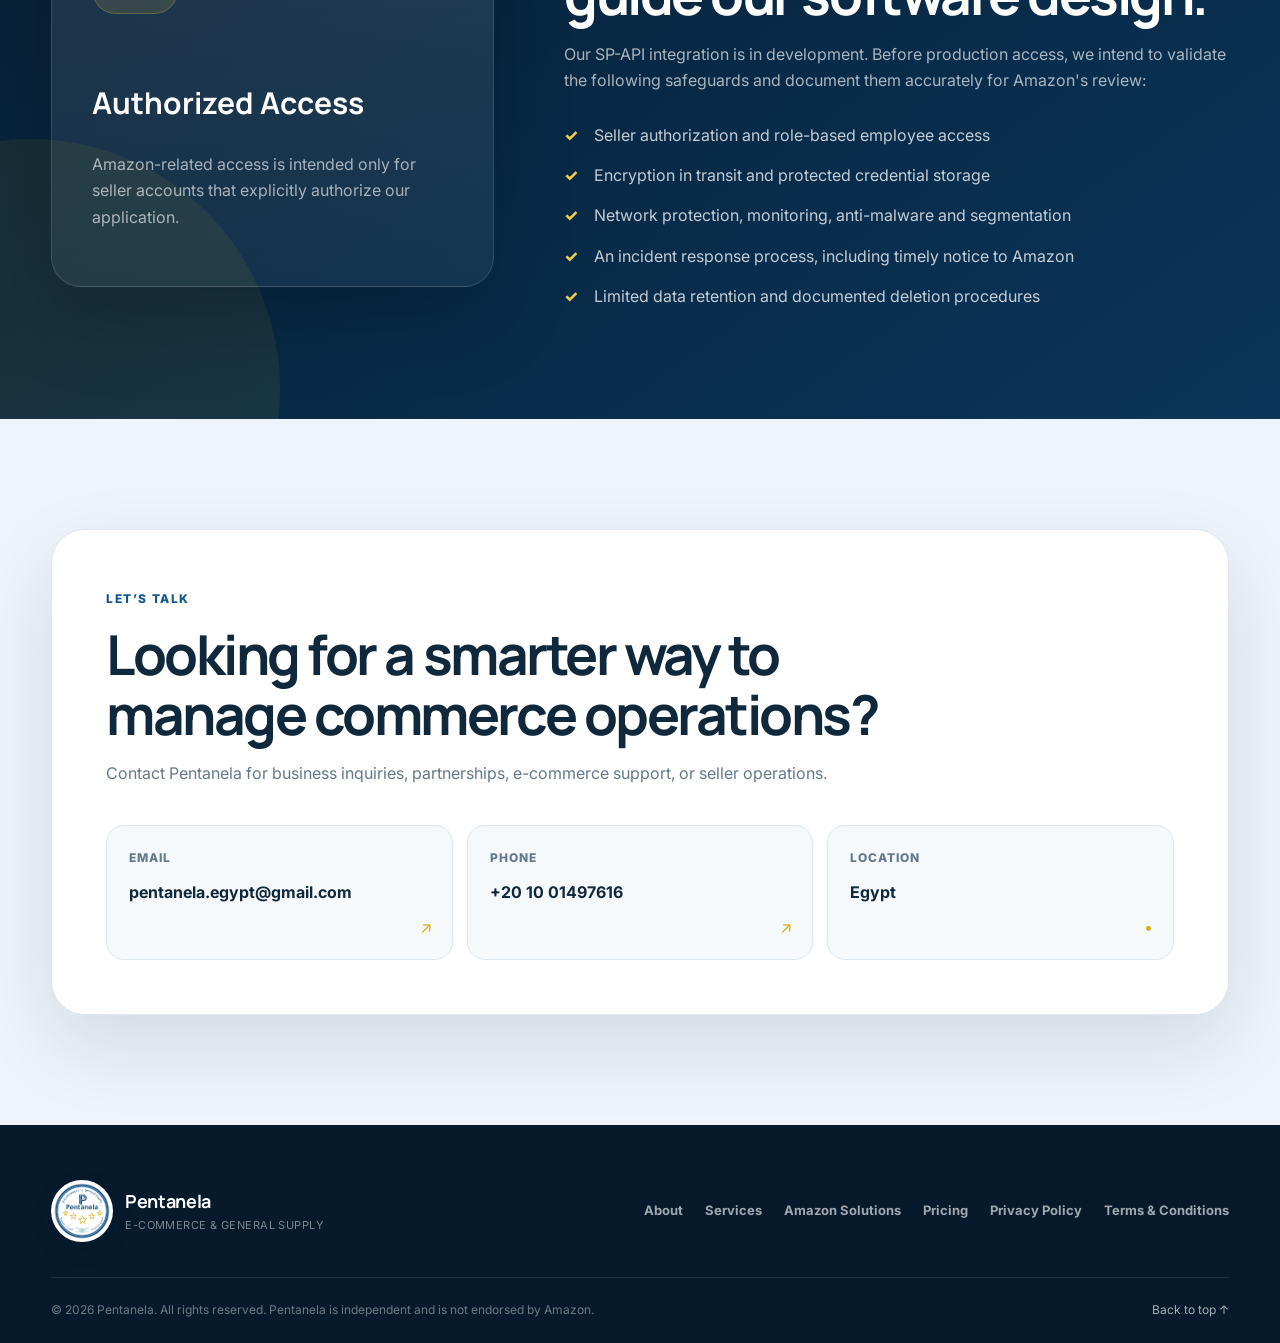
==== commit 3ede34c8: "refactor: update website content and structure for clarity and compliance" ====
--- a/index.html
+++ b/index.html
@@ -1,13 +1,13 @@
-<!DOCTYPE html>
+<!doctype html>
 <html lang="en">
   <head>
     <meta charset="UTF-8" />
     <meta name="viewport" content="width=device-width, initial-scale=1.0" />
     <meta name="theme-color" content="#0b3f70" />
-    <title>Pentanela | E-Commerce & General Supply</title>
+    <title>Pentanela | Seller Account Management & E-Commerce Services</title>
     <meta
       name="description"
-      content="Pentanela provides e-commerce, general supply, Amazon seller operations support, product intelligence, and business workflow solutions."
+      content="Pentanela provides Amazon seller account management and e-commerce operations support across Egypt, Saudi Arabia and the UAE. Request a tailored quote for catalog, listing and account services."
     />
     <meta
       property="og:title"
@@ -53,6 +53,7 @@
           <a href="#about">About</a>
           <a href="#services">Services</a>
           <a href="#amazon">Amazon Solutions</a>
+          <a href="#pricing">Pricing</a>
           <a href="#security">Security</a>
           <a class="nav-cta" href="#contact">Contact Us</a>
         </nav>
@@ -94,8 +95,8 @@
               </div>
               <div class="trust-divider"></div>
               <div class="trust-item">
-                <strong>Secure</strong>
-                <span>Authorized data access</span>
+                <strong>Authorized</strong>
+                <span>Seller-approved workflows</span>
               </div>
               <div class="trust-divider"></div>
               <div class="trust-item">
@@ -127,27 +128,6 @@
           <span>Scroll</span>
           <i></i>
         </a>
-      </section>
-
-      <section class="metrics-band">
-        <div class="container metrics-grid">
-          <div class="metric reveal-up">
-            <strong class="counter" data-target="3">0</strong><span>+</span>
-            <p>Core Business Capabilities</p>
-          </div>
-          <div class="metric reveal-up" data-delay="80">
-            <strong class="counter" data-target="100">0</strong><span>%</span>
-            <p>Authorized Seller Data Access</p>
-          </div>
-          <div class="metric reveal-up" data-delay="160">
-            <strong class="counter" data-target="1">0</strong><span>x</span>
-            <p>Centralized Operations Platform</p>
-          </div>
-          <div class="metric reveal-up" data-delay="240">
-            <strong class="counter" data-target="24">0</strong><span>/7</span>
-            <p>System-Ready Monitoring Design</p>
-          </div>
-        </div>
       </section>
 
       <section id="about" class="section section-light">
@@ -239,14 +219,18 @@
               Seller operations powered by structured product intelligence.
             </h2>
             <p>
-              Pentanela is developing an internal Amazon seller management and
-              product intelligence platform for seller accounts that explicitly
-              authorize access.
-            </p>
-            <p>
-              The system is intended to bring product information, pricing
-              intelligence, ASIN analysis, and account operations into one
-              centralized workflow.
+              Pentanela provides account-management support for authorized
+              Amazon sellers in Egypt, Saudi Arabia, and the UAE. We are also
+              developing the Pentanela Seller Operations Platform, a planned
+              multi-seller dashboard that will require each seller's
+              authorization.
+            </p>
+            <p>
+              Planned software capabilities include client catalog imports,
+              Excel/CSV bulk listing workflows, product validation, competitor
+              offer monitoring where Amazon permits it, inventory visibility,
+              and account-status alerts. These software features are not yet
+              available as a production SP-API integration.
             </p>
             <a class="text-link" href="#contact"
               >Discuss Amazon operations <span>→</span></a
@@ -257,40 +241,73 @@
             <div class="feature-row">
               <div class="feature-number">01</div>
               <div>
-                <h3>Bulk ASIN Intelligence</h3>
-                <p>Analyze and organize large product datasets efficiently.</p>
+                <h3>Seller Catalog Imports</h3>
+                <p>
+                  Planned: import a seller's authorized listings, SKUs and
+                  catalog data into an internal client workspace.
+                </p>
               </div>
             </div>
             <div class="feature-row">
               <div class="feature-number">02</div>
               <div>
-                <h3>Catalog Enrichment</h3>
+                <h3>Bulk Listing Workflows</h3>
                 <p>
-                  Product title, brand, images, category, identifiers, and rank
-                  data.
+                  Planned: validate Excel/CSV catalogs and submit approved
+                  listing changes using permitted Amazon APIs.
                 </p>
               </div>
             </div>
             <div class="feature-row">
               <div class="feature-number">03</div>
               <div>
-                <h3>Pricing Intelligence</h3>
+                <h3>Competitive Price Monitoring</h3>
                 <p>
-                  Organized pricing and competitive-offer information where
-                  supported.
+                  Planned: monitor available competing offers and Featured Offer
+                  changes, subject to marketplace coverage and API limits.
                 </p>
               </div>
             </div>
             <div class="feature-row">
               <div class="feature-number">04</div>
               <div>
-                <h3>Centralized Monitoring</h3>
+                <h3>Seller Operations Dashboard</h3>
                 <p>
-                  Dashboards and operational reports that reduce repetitive
-                  manual work.
+                  Planned: supported sales, inventory, account status and
+                  internal task views for authorized clients.
                 </p>
               </div>
             </div>
+          </div>
+        </div>
+      </section>
+
+      <section id="pricing" class="section section-light">
+        <div class="container">
+          <div class="section-heading centered reveal-up">
+            <span class="section-kicker">Our Pricing</span>
+            <h2>Flexible Pricing for Your Business</h2>
+            <p>
+              Every Amazon seller has different needs. Pentanela offers
+              customized pricing based on your business requirements and service
+              scope.
+            </p>
+          </div>
+
+          <div class="pricing-cta reveal-up">
+            <h3>Custom Pricing — Request a Quote</h3>
+            <p>
+              Contact our team for a personalized quotation tailored to your
+              business needs. Service scope and fees are confirmed before work
+              begins.
+            </p>
+
+            <a
+              href="mailto:pentanela.egypt@gmail.com?subject=Pentanela%20Pricing%20Inquiry"
+              class="btn btn-primary"
+            >
+              Request a Quote ↗
+            </a>
           </div>
         </div>
       </section>
@@ -340,17 +357,22 @@
           </div>
           <div class="security-copy reveal-right">
             <span class="section-kicker light">Security & responsibility</span>
-            <h2>
-              Designed with controlled access and responsible data handling.
-            </h2>
+            <h2>Security requirements guide our software design.</h2>
+            <p>
+              Our SP-API integration is in development. Before production
+              access, we intend to validate the following safeguards and
+              document them accurately for Amazon's review:
+            </p>
             <ul class="check-list">
-              <li>Role-based access for operational users</li>
-              <li>Encrypted application communications</li>
-              <li>Secure handling of API credentials and secrets</li>
-              <li>No public exposure of seller authorization credentials</li>
+              <li>Seller authorization and role-based employee access</li>
+              <li>Encryption in transit and protected credential storage</li>
               <li>
-                Amazon information used only for approved operational purposes
+                Network protection, monitoring, anti-malware and segmentation
               </li>
+              <li>
+                An incident response process, including timely notice to Amazon
+              </li>
+              <li>Limited data retention and documented deletion procedures</li>
             </ul>
           </div>
         </div>
@@ -372,11 +394,11 @@
               <strong>pentanela.egypt@gmail.com</strong>
               <i>↗</i>
             </a>
-            <div class="contact-action static">
+            <a class="contact-action" href="tel:+201001497616">
               <span>Phone</span>
               <strong>+20 10 01497616</strong>
-              <i>•</i>
-            </div>
+              <i>↗</i>
+            </a>
             <div class="contact-action static">
               <span>Location</span>
               <strong>Egypt</strong>
@@ -400,12 +422,16 @@
           <a href="#about">About</a>
           <a href="#services">Services</a>
           <a href="#amazon">Amazon Solutions</a>
+          <a href="#pricing">Pricing</a>
           <a href="privacy.html">Privacy Policy</a>
           <a href="terms.html">Terms & Conditions</a>
         </div>
       </div>
       <div class="container footer-bottom">
-        <span>© <span id="year"></span> Pentanela. All rights reserved.</span>
+        <span
+          >© <span id="year"></span> Pentanela. All rights reserved. Pentanela
+          is independent and is not endorsed by Amazon.</span
+        >
         <a href="#top">Back to top ↑</a>
       </div>
     </footer>
--- a/styles.css
+++ b/styles.css
@@ -25,7 +25,12 @@
 }
 body {
   margin: 0;
-  font-family: "Inter", system-ui, -apple-system, BlinkMacSystemFont, "Segoe UI",
+  font-family:
+    "Inter",
+    system-ui,
+    -apple-system,
+    BlinkMacSystemFont,
+    "Segoe UI",
     sans-serif;
   color: var(--ink);
   background: #fff;
@@ -96,7 +101,10 @@
   right: 0;
   z-index: 100;
   padding: 18px 0;
-  transition: padding 0.35s ease, background 0.35s ease, box-shadow 0.35s ease,
+  transition:
+    padding 0.35s ease,
+    background 0.35s ease,
+    box-shadow 0.35s ease,
     backdrop-filter 0.35s ease;
 }
 .site-header.scrolled {
@@ -175,7 +183,9 @@
   background: var(--navy-800);
   border-radius: 999px;
   box-shadow: 0 10px 26px rgba(11, 63, 112, 0.18);
-  transition: transform 0.25s ease, background 0.25s ease;
+  transition:
+    transform 0.25s ease,
+    background 0.25s ease;
 }
 .nav-cta:hover {
   transform: translateY(-2px);
@@ -204,7 +214,8 @@
   padding: 165px 0 90px;
   display: flex;
   align-items: center;
-  background: radial-gradient(
+  background:
+    radial-gradient(
       circle at 80% 20%,
       rgba(47, 121, 183, 0.12),
       transparent 27%
@@ -318,7 +329,10 @@
   padding: 0 22px;
   border-radius: 999px;
   font-weight: 800;
-  transition: transform 0.25s ease, box-shadow 0.25s ease, background 0.25s ease;
+  transition:
+    transform 0.25s ease,
+    box-shadow 0.25s ease,
+    background 0.25s ease;
 }
 .btn-primary {
   background: var(--navy-800);
@@ -385,7 +399,8 @@
     rgba(255, 255, 255, 0.65) 37% 60%,
     rgba(20, 86, 143, 0.05) 61% 100%
   );
-  box-shadow: inset 0 0 0 1px rgba(20, 86, 143, 0.08),
+  box-shadow:
+    inset 0 0 0 1px rgba(20, 86, 143, 0.08),
     0 40px 90px rgba(6, 29, 49, 0.12);
   transition: transform 0.18s ease-out;
 }
@@ -568,7 +583,7 @@
   text-align: center;
 }
 .section-heading.centered p {
-  color: rgba(255, 255, 255, 0.6);
+  color: var(--muted);
 }
 .section-light .section-heading h2 {
   color: var(--ink);
@@ -624,7 +639,9 @@
   position: relative;
   overflow: hidden;
   transform-style: preserve-3d;
-  transition: border-color 0.35s ease, background 0.35s ease,
+  transition:
+    border-color 0.35s ease,
+    background 0.35s ease,
     box-shadow 0.35s ease;
 }
 .service-card::after {
@@ -725,7 +742,10 @@
   background: #fff;
   border: 1px solid var(--line);
   box-shadow: 0 14px 35px rgba(6, 29, 49, 0.05);
-  transition: transform 0.3s ease, box-shadow 0.3s ease, border-color 0.3s ease;
+  transition:
+    transform 0.3s ease,
+    box-shadow 0.3s ease,
+    border-color 0.3s ease;
 }
 .feature-row:hover {
   transform: translateX(8px);
@@ -917,7 +937,10 @@
   background: var(--surface-soft);
   border: 1px solid var(--line);
   position: relative;
-  transition: transform 0.3s ease, background 0.3s ease, border-color 0.3s ease;
+  transition:
+    transform 0.3s ease,
+    background 0.3s ease,
+    border-color 0.3s ease;
 }
 .contact-action:hover {
   transform: translateY(-5px);
@@ -997,7 +1020,9 @@
 .reveal-right,
 .reveal-scale {
   opacity: 0;
-  transition: opacity 0.85s ease, transform 0.85s cubic-bezier(0.2, 0.8, 0.2, 1);
+  transition:
+    opacity 0.85s ease,
+    transform 0.85s cubic-bezier(0.2, 0.8, 0.2, 1);
   transition-delay: var(--delay, 0ms);
 }
 .reveal-up {
@@ -1212,3 +1237,59 @@
     transition-duration: 0.001ms !important;
   }
 }
+
+/* Public-developer information and quote transparency */
+.pricing-disclosure {
+  max-width: 950px;
+  margin: 32px auto 0;
+  text-align: center;
+  line-height: 1.8;
+  color: #3f566b;
+}
+.pricing-disclosure a {
+  color: #0b5b9d;
+  font-weight: 700;
+  text-decoration: underline;
+  text-underline-offset: 3px;
+}
+
+/* Pricing Section */
+
+.pricing-cta {
+  max-width: 850px;
+  margin: 40px auto 0;
+  padding: 48px 32px;
+  text-align: center;
+  background: linear-gradient(135deg, #0b3f70, #1463a0);
+  border-radius: 24px;
+  color: #ffffff;
+}
+
+.pricing-cta h3 {
+  font-family: "Manrope", sans-serif;
+  font-size: clamp(24px, 3vw, 32px);
+  font-weight: 700;
+  margin-bottom: 16px;
+  color: #ffffff;
+}
+
+.pricing-cta p {
+  max-width: 610px;
+  margin: 0 auto 28px;
+  line-height: 1.8;
+  color: #e0edfa;
+}
+
+.pricing-cta .btn {
+  display: inline-flex;
+  align-items: center;
+  justify-content: center;
+  text-decoration: none;
+}
+
+@media (max-width: 768px) {
+  .pricing-cta {
+    padding: 36px 24px;
+    margin-top: 40px;
+  }
+}
